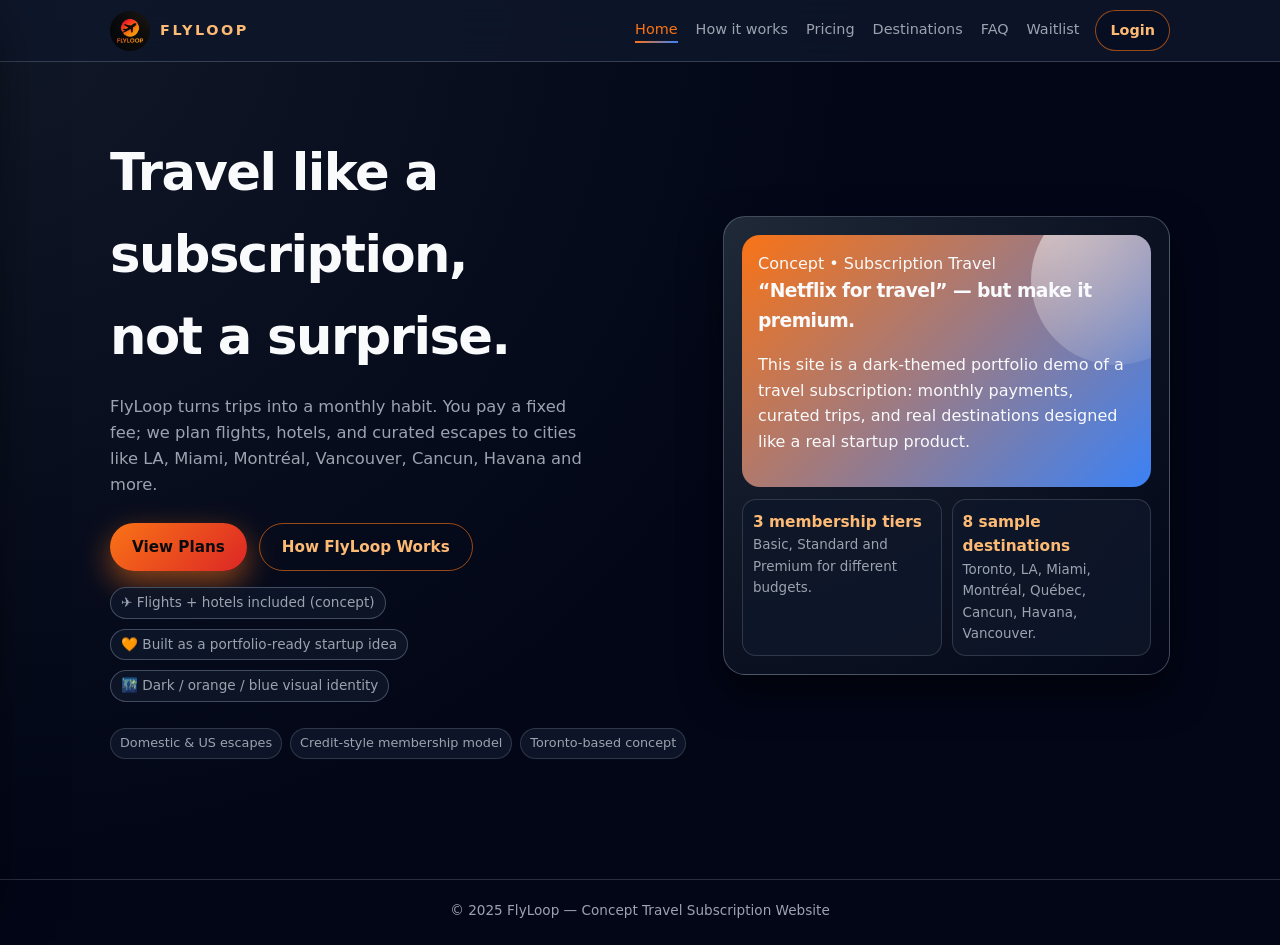
==== index.html @ 5b861192 "Update index.html" ====
<!DOCTYPE html>
<html lang="en">
<head>
  <meta charset="UTF-8" />
  <title>FlyLoop – Travel Subscription Service</title>
  <meta name="viewport" content="width=device-width, initial-scale=1" />
  <meta
    name="description"
    content="FlyLoop is a concept travel subscription service: pay a fixed monthly fee and unlock curated trips to destinations like LA, Miami, Montréal, Vancouver, Cancun and more."
  />

  <style>
    html { scroll-behavior: smooth; }

    :root {
      --bg: #050505;
      --surface: #111111;
      --surface-alt: #18181B;
      --primary: #F97316;
      --primary-soft: #FDBA74;
      --accent-blue: #3B82F6;
      --accent-red: #DC2626;
      --text: #F9FAFB;
      --muted: #9CA3AF;
      --border-subtle: rgba(148, 163, 184, 0.35);
      --radius-lg: 18px;
      --shadow-soft: 0 18px 40px rgba(0, 0, 0, 0.6);
    }

    * { box-sizing: border-box; }

    body {
      margin: 0;
      font-family: system-ui, -apple-system, BlinkMacSystemFont, "Inter", sans-serif;
      background: radial-gradient(circle at top left, #111827, #020617 55%);
      color: var(--text);
      line-height: 1.6;
    }

    a { text-decoration: none; color: inherit; }

    /* ANIMATIONS */
    @keyframes fadeUp {
      from { opacity: 0; transform: translateY(10px); }
      to   { opacity: 1; transform: translateY(0); }
    }

    @keyframes fadeIn { from { opacity: 0; } to { opacity: 1; } }

    @keyframes floatSoft {
      0%, 100% { transform: translateY(0); }
      50%      { transform: translateY(-4px); }
    }

    @keyframes glowPulse {
      0%, 100% { box-shadow: 0 0 14px rgba(249, 115, 22, 0.5); }
      50%      { box-shadow: 0 0 24px rgba(59, 130, 246, 0.7); }
    }

    /* NAVBAR */
    header {
      position: sticky;
      top: 0;
      z-index: 100;
      background: rgba(15, 23, 42, 0.86);
      backdrop-filter: blur(18px);
      border-bottom: 1px solid rgba(148, 163, 184, 0.3);
      animation: fadeIn 0.5s ease-out both;
    }

    .nav {
      max-width: 1100px;
      margin: auto;
      padding: 10px 20px;
      display: flex;
      align-items: center;
      justify-content: space-between;
      gap: 16px;
    }

    .nav-left {
      display: flex;
      align-items: center;
      gap: 10px;
      min-width: 0;
    }

    .logo-mark {
      width: 40px;
      height: 40px;
      border-radius: 999px;
      overflow: hidden;
      display: flex;
      align-items: center;
      justify-content: center;
      background: #020617;
      animation: glowPulse 3s ease-in-out infinite;
      flex: 0 0 auto;
    }

    .logo-mark img {
      width: 100%;
      height: 100%;
      object-fit: cover;
    }

    .nav-title {
      font-weight: 800;
      letter-spacing: 0.18em;
      font-size: 0.9rem;
      text-transform: uppercase;
      color: var(--primary-soft);
      white-space: nowrap;
      overflow: hidden;
      text-overflow: ellipsis;
    }

    /* Desktop links (top nav) */
   /* Desktop links (top nav) */
.nav-links {
  display: flex;
  align-items: center;
  gap: 18px;
  font-size: 0.9rem;

  margin-left: auto;          /* ✅ pushes tabs to the right */
  justify-content: flex-end;  /* ✅ aligns them to the right */
}


    .nav-links a {
      color: var(--muted);
      font-weight: 500;
      position: relative;
      padding-bottom: 2px;
      white-space: nowrap;
    }

    .nav-links a::after {
      content: "";
      position: absolute;
      left: 0;
      bottom: 0;
      width: 0;
      height: 2px;
      background: linear-gradient(90deg, var(--primary), var(--accent-blue));
      transition: width 0.18s ease-out;
    }

    .nav-links a:hover::after { width: 100%; }
    .nav-links a:hover        { color: var(--primary-soft); }

    .nav-links a.nav-active { color: var(--primary); }
    .nav-links a.nav-active::after { width: 100%; }

    /* Right side: login + (mobile menu button) */
    .nav-right {
      display: flex;
      align-items: center;
      gap: 10px;
      flex: 0 0 auto;
    }

    .login-link {
      color: var(--primary-soft);
      border: 1px solid rgba(249, 115, 22, 0.6);
      background: rgba(2, 6, 23, 0.35);
      padding: 8px 14px;
      border-radius: 999px;
      font-weight: 600;
      font-size: 0.9rem;
    }

    .login-link:hover {
      background: rgba(249, 115, 22, 0.12);
      border-color: rgba(249, 115, 22, 0.8);
    }

    .menu-btn {
      display: none; /* only mobile */
      width: 42px;
      height: 42px;
      border-radius: 999px;
      border: 1px solid rgba(148, 163, 184, 0.35);
      background: rgba(2, 6, 23, 0.35);
      color: var(--text);
      cursor: pointer;
      font-size: 18px;
      line-height: 1;
      align-items: center;
      justify-content: center;
    }

    .menu-btn:hover {
      border-color: rgba(249, 115, 22, 0.7);
      background: rgba(249, 115, 22, 0.08);
    }

    /* SIDEBAR (mobile only) */
    .sidebar-overlay {
      position: fixed;
      inset: 0;
      background: rgba(0, 0, 0, 0.55);
      backdrop-filter: blur(6px);
      opacity: 0;
      pointer-events: none;
      transition: opacity 0.2s ease-out;
      z-index: 200;
    }

    .sidebar {
      position: fixed;
      top: 0;
      left: 0;
      height: 100vh;
      width: min(86vw, 340px);
      background: rgba(2, 6, 23, 0.96);
      border-right: 1px solid rgba(148, 163, 184, 0.25);
      box-shadow: 0 20px 60px rgba(0,0,0,0.7);
      transform: translateX(-105%);
      transition: transform 0.22s ease-out;
      z-index: 210;
      padding: 14px;
      display: flex;
      flex-direction: column;
      gap: 14px;
    }

    .sidebar-header {
      display: flex;
      align-items: center;
      justify-content: space-between;
      gap: 10px;
      padding-bottom: 10px;
      border-bottom: 1px solid rgba(148, 163, 184, 0.2);
    }

    .sidebar-brand {
      display: flex;
      align-items: center;
      gap: 10px;
      min-width: 0;
    }

    .sidebar-title {
      font-weight: 800;
      letter-spacing: 0.14em;
      text-transform: uppercase;
      color: var(--primary-soft);
      font-size: 0.9rem;
      white-space: nowrap;
      overflow: hidden;
      text-overflow: ellipsis;
    }

    .sidebar-close {
      width: 40px;
      height: 40px;
      border-radius: 999px;
      border: 1px solid rgba(148, 163, 184, 0.35);
      background: rgba(2, 6, 23, 0.35);
      color: var(--text);
      cursor: pointer;
      font-size: 18px;
    }

    .sidebar-close:hover {
      border-color: rgba(249, 115, 22, 0.7);
      background: rgba(249, 115, 22, 0.08);
    }

    .sidebar-nav {
      display: grid;
      gap: 10px;
      padding-top: 6px;
    }

    .sidebar-nav a {
      display: flex;
      align-items: center;
      justify-content: space-between;
      gap: 12px;
      padding: 12px 12px;
      border-radius: 14px;
      border: 1px solid rgba(148, 163, 184, 0.22);
      background: rgba(15, 23, 42, 0.35);
      color: var(--text);
      font-weight: 600;
      font-size: 0.95rem;
    }

    .sidebar-nav a:hover {
      border-color: rgba(249, 115, 22, 0.6);
      background: rgba(249, 115, 22, 0.10);
    }

    .sidebar-nav a.active {
      border-color: rgba(249, 115, 22, 0.85);
      background: rgba(249, 115, 22, 0.14);
      color: var(--primary-soft);
    }

    /* open state */
    body.sidebar-open .sidebar-overlay {
      opacity: 1;
      pointer-events: auto;
    }
    body.sidebar-open .sidebar {
      transform: translateX(0);
    }

    /* LAYOUT */
    section {
      padding: 80px 0;
      animation: fadeUp 0.6s ease-out both;
    }

    .container {
      max-width: 1100px;
      margin: auto;
      padding: 0 20px;
    }

    h1, h2, h3 {
      margin: 0 0 10px;
      letter-spacing: -0.03em;
    }

    h1 { font-size: clamp(2.5rem, 4vw, 3.2rem); }
    h2 { font-size: clamp(1.9rem, 3vw, 2.4rem); }

    /* BUTTONS */
    .btn-primary,
    .btn-outline {
      padding: 11px 22px;
      border-radius: 999px;
      font-weight: 600;
      font-size: 0.95rem;
      display: inline-flex;
      align-items: center;
      justify-content: center;
      gap: 6px;
      cursor: pointer;
      transition: 0.2s;
      white-space: nowrap;
      border: none;
    }

    .btn-primary {
      background: linear-gradient(135deg, #F97316, #DC2626);
      color: #0B0B0F;
      box-shadow: 0 12px 30px rgba(248, 113, 22, 0.55);
    }

    .btn-primary:hover {
      transform: translateY(-2px) scale(1.01);
      box-shadow: 0 16px 40px rgba(248, 113, 22, 0.7);
    }

    .btn-outline {
      color: var(--primary-soft);
      border: 1px solid rgba(249, 115, 22, 0.6);
      background: transparent;
    }

    .btn-outline:hover {
      background: rgba(249, 115, 22, 0.1);
    }

    /* HERO */
    #hero { padding-top: 70px; }

    .hero-layout {
      display: grid;
      grid-template-columns: minmax(0, 1.3fr) minmax(0, 1fr);
      gap: 32px;
      align-items: center;
    }

    .hero-sub {
      max-width: 480px;
      color: var(--muted);
      font-size: 1.02rem;
    }

    .hero-actions {
      margin-top: 24px;
      display: flex;
      flex-wrap: wrap;
      gap: 12px;
    }

    .hero-meta {
      margin-top: 16px;
      display: flex;
      flex-wrap: wrap;
      gap: 10px;
      font-size: 0.85rem;
      color: var(--muted);
    }

    .hero-pill {
      padding: 4px 10px;
      border-radius: 999px;
      background: rgba(15, 23, 42, 0.85);
      border: 1px solid rgba(148, 163, 184, 0.4);
    }

    .hero-card {
      background: radial-gradient(circle at top left, #1F2937, #020617);
      border-radius: 22px;
      padding: 18px;
      box-shadow: var(--shadow-soft);
      border: 1px solid rgba(148, 163, 184, 0.4);
      animation: fadeUp 0.7s ease-out 0.1s both, floatSoft 8s ease-in-out infinite;
    }

    .hero-card-top {
      padding: 16px;
      border-radius: 18px;
      background: linear-gradient(135deg, #F97316, #3B82F6);
      position: relative;
      overflow: hidden;
    }

    .hero-card-top::after {
      content: "";
      position: absolute;
      width: 170px;
      height: 170px;
      border-radius: 50%;
      background: radial-gradient(circle at 10% 0%, rgba(248, 250, 252, 0.9), transparent);
      right: -50px;
      top: -40px;
      opacity: 0.7;
    }

    .hero-card-bottom {
      margin-top: 12px;
      display: grid;
      grid-template-columns: repeat(2, 1fr);
      gap: 10px;
      font-size: 0.84rem;
      color: var(--muted);
    }

    .hero-stat {
      padding: 10px;
      border-radius: 14px;
      background: rgba(15, 23, 42, 0.85);
      border: 1px solid rgba(55, 65, 81, 0.8);
    }

    .hero-stat strong {
      display: block;
      color: var(--primary-soft);
      font-size: 0.96rem;
    }

    .pill-row {
      display: flex;
      flex-wrap: wrap;
      gap: 8px;
      margin-top: 26px;
      font-size: 0.8rem;
      color: var(--muted);
    }

    .pill-row span {
      padding: 4px 9px;
      border-radius: 999px;
      background: rgba(15, 23, 42, 0.9);
      border: 1px solid rgba(55, 65, 81, 0.8);
    }

    /* FOOTER */
    footer {
      background: #020617;
      border-top: 1px solid rgba(55, 65, 81, 0.7);
      padding: 20px 0 24px;
      margin-top: 40px;
      font-size: 0.85rem;
      color: var(--muted);
    }

    footer .container { text-align: center; }

    /* RESPONSIVE */
    @media (max-width: 820px) {
      .hero-layout { grid-template-columns: 1fr; }
    }

    /* MOBILE: top bar only logo + login + menu, sidebar for everything else */
    @media (max-width: 720px) {
      .nav { padding: 10px 12px; }

      /* Hide desktop links bar on mobile */
      .nav-links { display: none; }

      /* Show mobile menu button */
      .menu-btn { display: inline-flex; }

      /* Keep brand compact */
      .nav-title { font-size: 0.85rem; letter-spacing: 0.14em; }

      /* Prevent overlay from blocking scroll only when open */
      body.sidebar-open { overflow: hidden; }
    }
  </style>
</head>

<body>

  <!-- Mobile Sidebar -->
  <div class="sidebar-overlay" id="sidebarOverlay" aria-hidden="true"></div>

  <aside class="sidebar" id="sidebar" aria-label="Mobile sidebar navigation">
    <div class="sidebar-header">
      <div class="sidebar-brand">
        <div class="logo-mark" style="animation: none;">
          <img src="logo.png?v=2" alt="FlyLoop logo" />
        </div>
        <div class="sidebar-title">FlyLoop</div>
      </div>
      <button class="sidebar-close" id="sidebarClose" aria-label="Close menu">✕</button>
    </div>

    <nav class="sidebar-nav">
      <a href="index.html" class="active">Home</a>
      <a href="how.html">How it works</a>
      <a href="pricing.html">Pricing</a>
      <a href="destinations.html">Destinations</a>
      <a href="faq.html">FAQ</a>
      <a href="waitlist.html">Waitlist</a>
    </nav>

    <div style="margin-top:auto; padding-top: 10px; border-top: 1px solid rgba(148,163,184,0.2);">
      <a href="login.html" class="login-link" style="display:inline-flex; width:100%; justify-content:center;">
        Login
      </a>
    </div>
  </aside>

  <header>
    <div class="nav">
      <div class="nav-left">
        <!-- Mobile menu button (only shows on small screens) -->
        <button class="menu-btn" id="menuBtn" aria-label="Open menu" aria-controls="sidebar" aria-expanded="false">☰</button>

        <div class="logo-mark">
          <img src="logo.png?v=2" alt="FlyLoop logo" />
        </div>
        <div class="nav-title">FLYLOOP</div>
      </div>

      <!-- Desktop top nav (optional). Hidden on mobile automatically -->
      <nav class="nav-links" aria-label="Main navigation">
        <a href="index.html" class="nav-active">Home</a>
        <a href="how.html">How it works</a>
        <a href="pricing.html">Pricing</a>
        <a href="destinations.html">Destinations</a>
        <a href="faq.html">FAQ</a>
        <a href="waitlist.html">Waitlist</a>
      </nav>

      <div class="nav-right">
        <a class="login-link" href="login.html">Login</a>
      </div>
    </div>
  </header>

  <section id="hero">
    <div class="container hero-layout">
      <div>
        <h1>Travel like a subscription,<br>not a surprise.</h1>

        <p class="hero-sub">
          FlyLoop turns trips into a monthly habit. You pay a fixed fee; we plan
          flights, hotels, and curated escapes to cities like LA, Miami, Montréal,
          Vancouver, Cancun, Havana and more.
        </p>

        <div class="hero-actions">
          <a href="pricing.html" class="btn-primary">View Plans</a>
          <a href="how.html" class="btn-outline">How FlyLoop Works</a>
        </div>

        <div class="hero-meta">
          <span class="hero-pill">✈️ Flights + hotels included (concept)</span>
          <span class="hero-pill">🧡 Built as a portfolio-ready startup idea</span>
          <span class="hero-pill">🌃 Dark / orange / blue visual identity</span>
        </div>

        <div class="pill-row">
          <span>Domestic & US escapes</span>
          <span>Credit-style membership model</span>
          <span>Toronto-based concept</span>
        </div>
      </div>

      <div>
        <div class="hero-card">
          <div class="hero-card-top">
            <div class="hero-badge">Concept • Subscription Travel</div>
            <h3>“Netflix for travel” — but make it premium.</h3>
            <p>
              This site is a dark-themed portfolio demo of a travel subscription:
              monthly payments, curated trips, and real destinations designed
              like a real startup product.
            </p>
          </div>

          <div class="hero-card-bottom">
            <div class="hero-stat">
              <strong>3 membership tiers</strong>
              Basic, Standard and Premium for different budgets.
            </div>
            <div class="hero-stat">
              <strong>8 sample destinations</strong>
              Toronto, LA, Miami, Montréal, Québec, Cancun, Havana, Vancouver.
            </div>
          </div>
        </div>
      </div>
    </div>
  </section>

  <footer>
    <div class="container">
      © 2025 FlyLoop — Concept Travel Subscription Website
    </div>
  </footer>

  <script>
    (function () {
      const body = document.body;
      const menuBtn = document.getElementById("menuBtn");
      const sidebar = document.getElementById("sidebar");
      const overlay = document.getElementById("sidebarOverlay");
      const closeBtn = document.getElementById("sidebarClose");

      function openSidebar() {
        body.classList.add("sidebar-open");
        menuBtn?.setAttribute("aria-expanded", "true");
        overlay?.setAttribute("aria-hidden", "false");
      }

      function closeSidebar() {
        body.classList.remove("sidebar-open");
        menuBtn?.setAttribute("aria-expanded", "false");
        overlay?.setAttribute("aria-hidden", "true");
      }

      menuBtn?.addEventListener("click", openSidebar);
      closeBtn?.addEventListener("click", closeSidebar);
      overlay?.addEventListener("click", closeSidebar);

      // Close on Escape
      document.addEventListener("keydown", (e) => {
        if (e.key === "Escape") closeSidebar();
      });

      // Close after tapping a link (mobile UX)
      sidebar?.addEventListener("click", (e) => {
        const target = e.target;
        if (target && target.tagName === "A") closeSidebar();
      });
    })();
  </script>

</body>
</html>
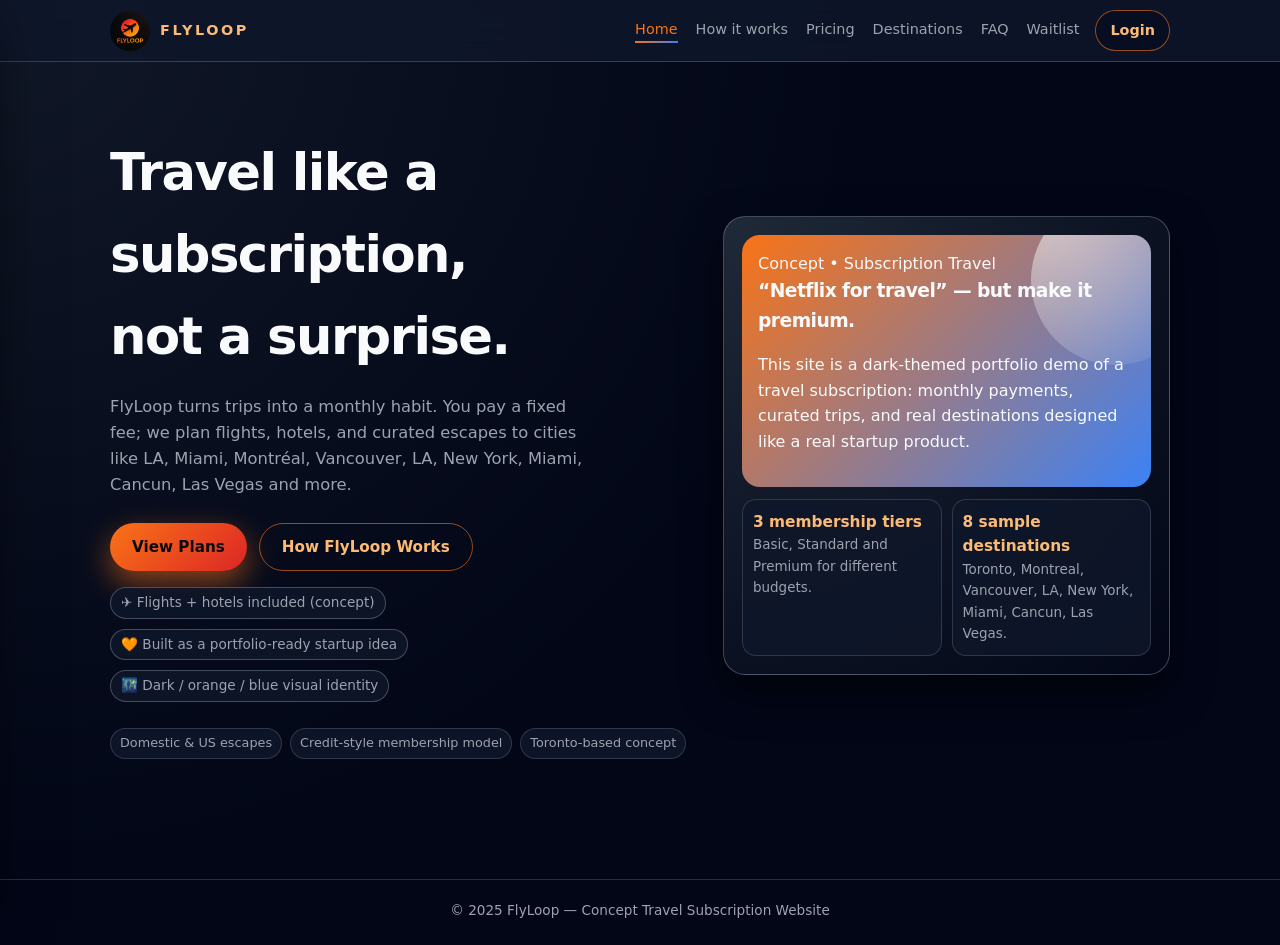
==== commit a7336fe5: "Update FlyLoop destinations" ====
--- a/index.html
+++ b/index.html
@@ -577,7 +577,7 @@
         <p class="hero-sub">
           FlyLoop turns trips into a monthly habit. You pay a fixed fee; we plan
           flights, hotels, and curated escapes to cities like LA, Miami, Montréal,
-          Vancouver, Cancun, Havana and more.
+          Vancouver, LA, New York, Miami, Cancun, Las Vegas and more.
         </p>
 
         <div class="hero-actions">
@@ -617,7 +617,7 @@
             </div>
             <div class="hero-stat">
               <strong>8 sample destinations</strong>
-              Toronto, LA, Miami, Montréal, Québec, Cancun, Havana, Vancouver.
+              Toronto, Montreal, Vancouver, LA, New York, Miami, Cancun, Las Vegas.
             </div>
           </div>
         </div>
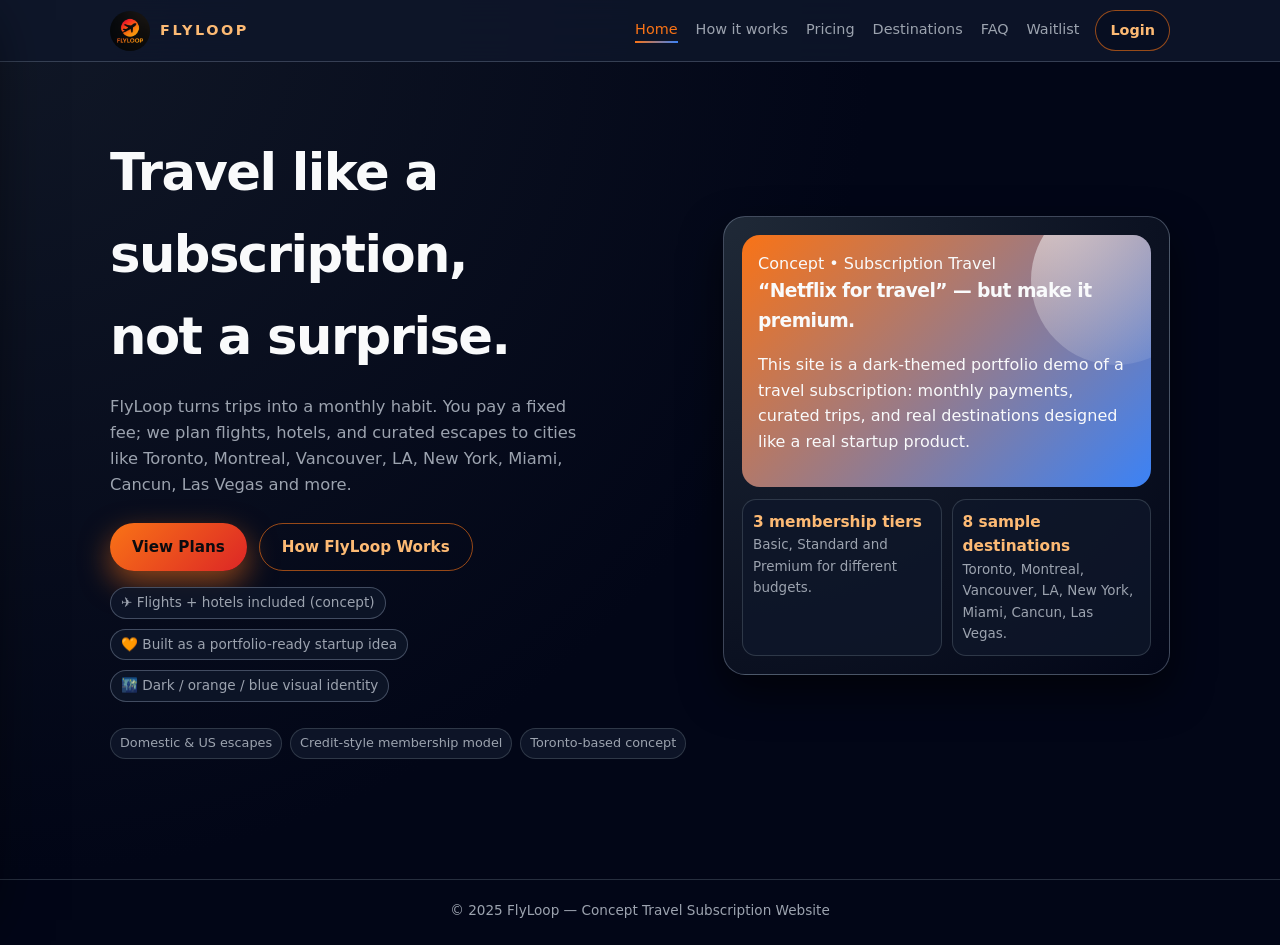
==== commit 11526ee9: "Fix homepage destination copy" ====
--- a/index.html
+++ b/index.html
@@ -6,7 +6,7 @@
   <meta name="viewport" content="width=device-width, initial-scale=1" />
   <meta
     name="description"
-    content="FlyLoop is a concept travel subscription service: pay a fixed monthly fee and unlock curated trips to destinations like LA, Miami, Montréal, Vancouver, Cancun and more."
+    content="FlyLoop is a concept travel subscription service: pay a fixed monthly fee and unlock curated trips to destinations like Toronto, Montreal, Vancouver, LA, New York, Miami, Cancun, Las Vegas and more."
   />
 
   <style>
@@ -576,7 +576,7 @@
 
         <p class="hero-sub">
           FlyLoop turns trips into a monthly habit. You pay a fixed fee; we plan
-          flights, hotels, and curated escapes to cities like LA, Miami, Montréal,
+          flights, hotels, and curated escapes to cities like Toronto, Montreal,
           Vancouver, LA, New York, Miami, Cancun, Las Vegas and more.
         </p>
 
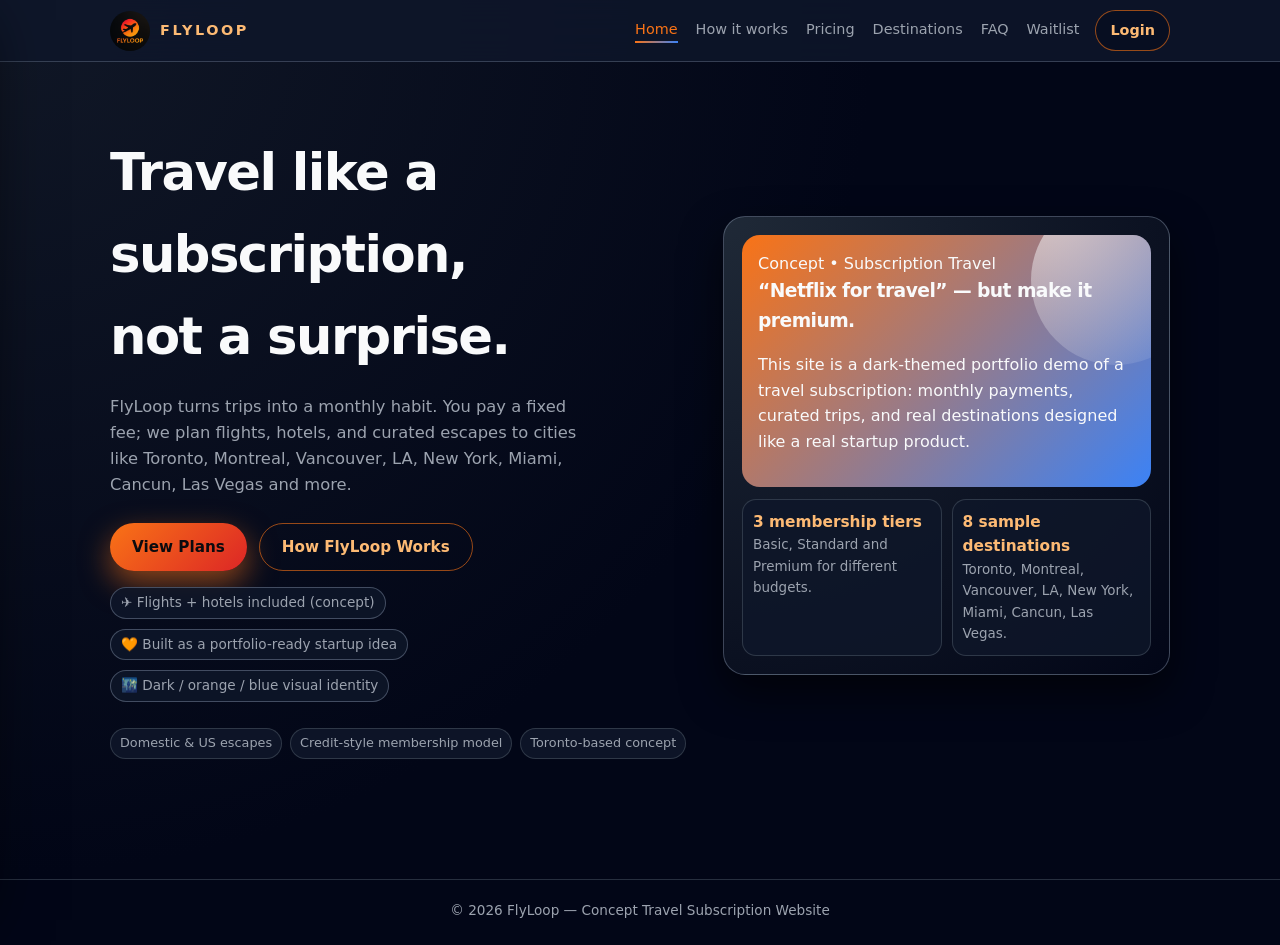
==== commit b7078129: "Update footer year and clean destinations footer" ====
--- a/index.html
+++ b/index.html
@@ -627,7 +627,7 @@
 
   <footer>
     <div class="container">
-      © 2025 FlyLoop — Concept Travel Subscription Website
+      © 2026 FlyLoop — Concept Travel Subscription Website
     </div>
   </footer>
 
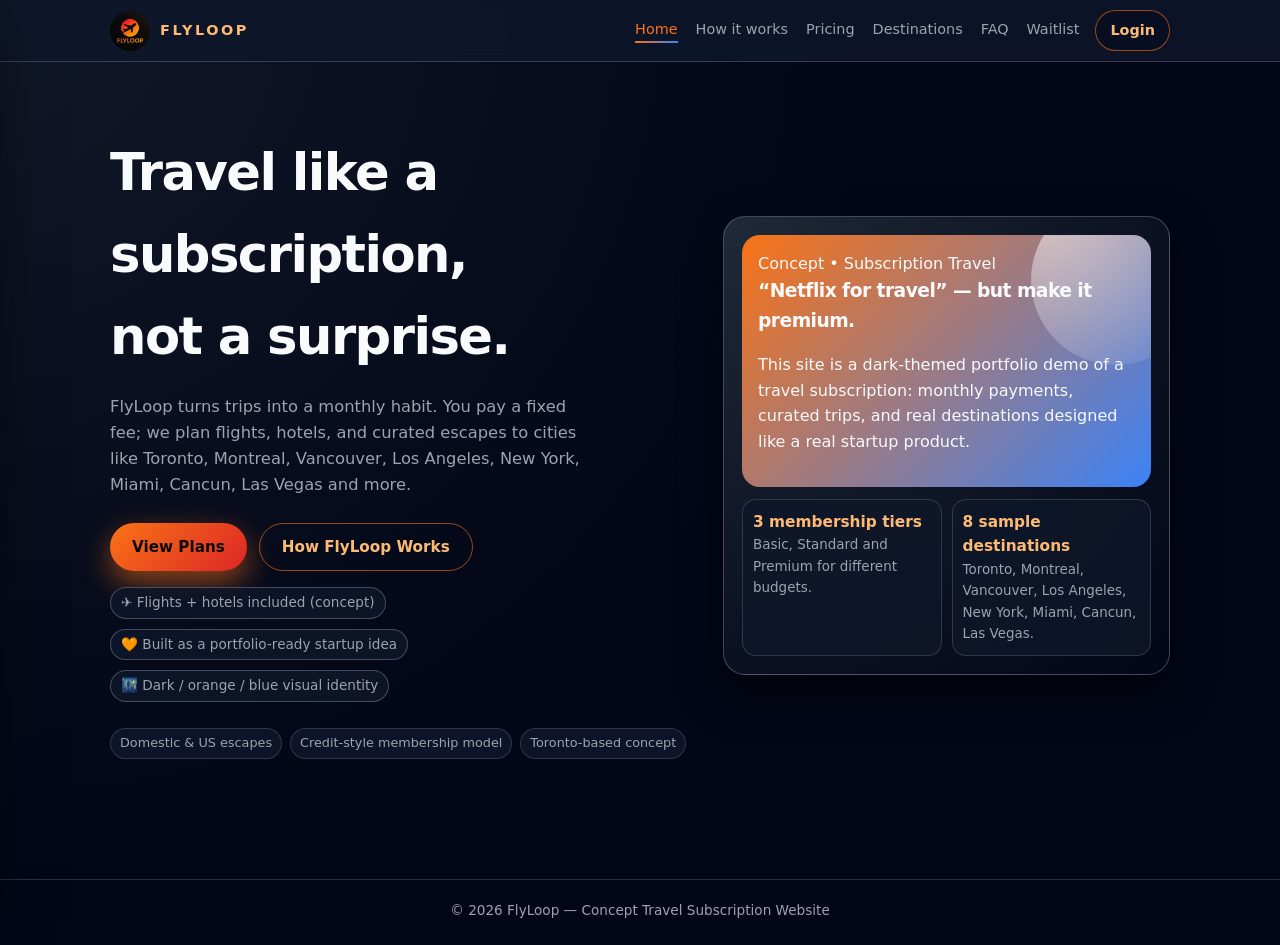
==== commit 26b52d47: "Align destination cards and expand Los Angeles name" ====
--- a/index.html
+++ b/index.html
@@ -6,7 +6,7 @@
   <meta name="viewport" content="width=device-width, initial-scale=1" />
   <meta
     name="description"
-    content="FlyLoop is a concept travel subscription service: pay a fixed monthly fee and unlock curated trips to destinations like Toronto, Montreal, Vancouver, LA, New York, Miami, Cancun, Las Vegas and more."
+    content="FlyLoop is a concept travel subscription service: pay a fixed monthly fee and unlock curated trips to destinations like Toronto, Montreal, Vancouver, Los Angeles, New York, Miami, Cancun, Las Vegas and more."
   />
 
   <style>
@@ -577,7 +577,7 @@
         <p class="hero-sub">
           FlyLoop turns trips into a monthly habit. You pay a fixed fee; we plan
           flights, hotels, and curated escapes to cities like Toronto, Montreal,
-          Vancouver, LA, New York, Miami, Cancun, Las Vegas and more.
+          Vancouver, Los Angeles, New York, Miami, Cancun, Las Vegas and more.
         </p>
 
         <div class="hero-actions">
@@ -617,7 +617,7 @@
             </div>
             <div class="hero-stat">
               <strong>8 sample destinations</strong>
-              Toronto, Montreal, Vancouver, LA, New York, Miami, Cancun, Las Vegas.
+              Toronto, Montreal, Vancouver, Los Angeles, New York, Miami, Cancun, Las Vegas.
             </div>
           </div>
         </div>
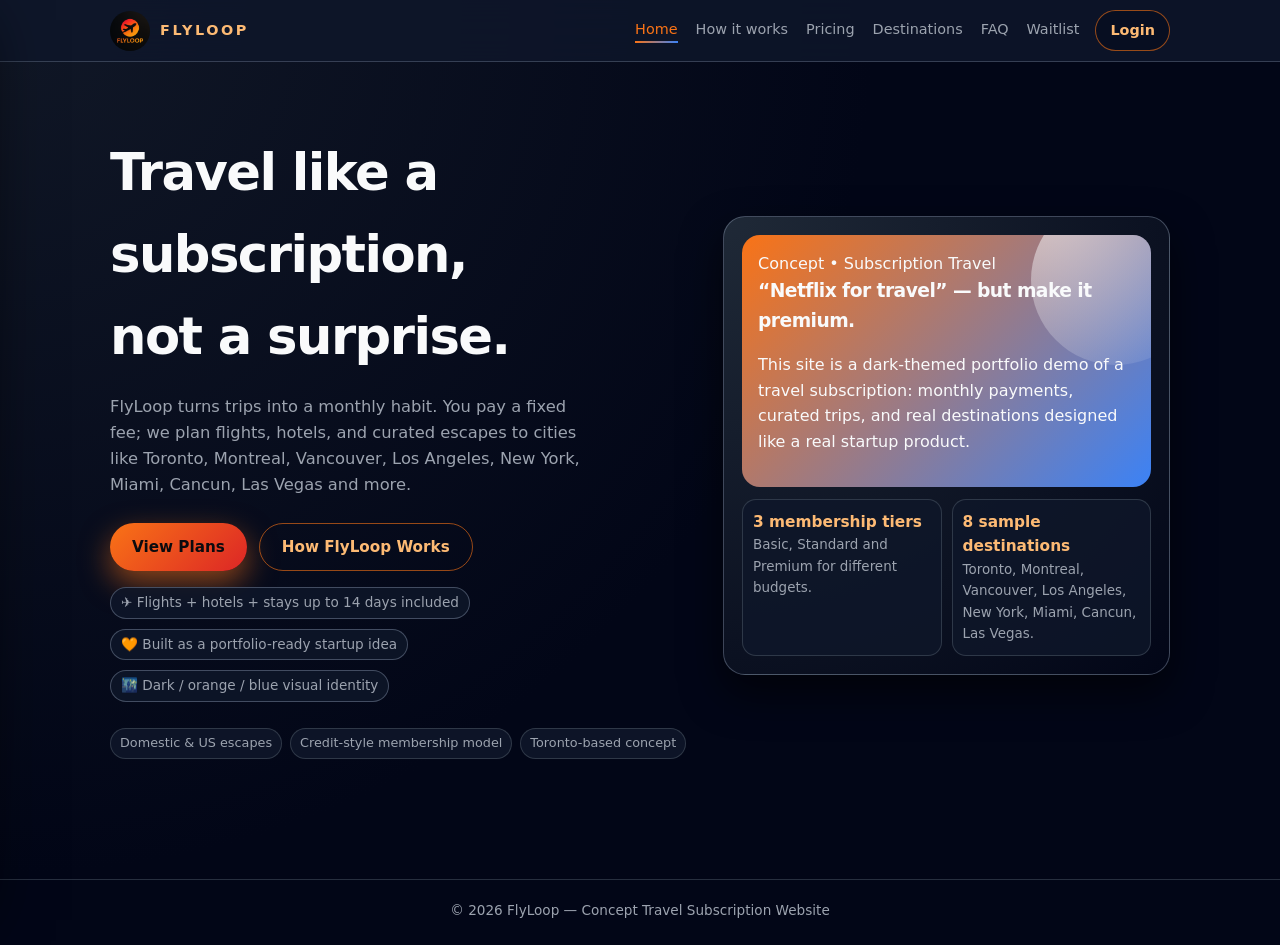
==== commit ab39c5d8: "Add 14-day stays to all memberships" ====
--- a/index.html
+++ b/index.html
@@ -85,6 +85,14 @@
       min-width: 0;
     }
 
+    .brand-home {
+      display: flex;
+      align-items: center;
+      gap: 10px;
+      min-width: 0;
+      color: inherit;
+    }
+
     .logo-mark {
       width: 40px;
       height: 40px;
@@ -516,12 +524,7 @@
 
   <aside class="sidebar" id="sidebar" aria-label="Mobile sidebar navigation">
     <div class="sidebar-header">
-      <div class="sidebar-brand">
-        <div class="logo-mark" style="animation: none;">
-          <img src="logo.png?v=2" alt="FlyLoop logo" />
-        </div>
-        <div class="sidebar-title">FlyLoop</div>
-      </div>
+      <a href="index.html" class="sidebar-brand" aria-label="FlyLoop home"><div class="logo-mark" style="animation:none;"><img src="logo.png?v=2" alt="FlyLoop logo" /></div><div class="sidebar-title">FlyLoop</div></a>
       <button class="sidebar-close" id="sidebarClose" aria-label="Close menu">✕</button>
     </div>
 
@@ -547,10 +550,7 @@
         <!-- Mobile menu button (only shows on small screens) -->
         <button class="menu-btn" id="menuBtn" aria-label="Open menu" aria-controls="sidebar" aria-expanded="false">☰</button>
 
-        <div class="logo-mark">
-          <img src="logo.png?v=2" alt="FlyLoop logo" />
-        </div>
-        <div class="nav-title">FLYLOOP</div>
+        <a href="index.html" class="brand-home" aria-label="FlyLoop home"><div class="logo-mark"><img src="logo.png?v=2" alt="FlyLoop logo" /></div><div class="nav-title">FLYLOOP</div></a>
       </div>
 
       <!-- Desktop top nav (optional). Hidden on mobile automatically -->
@@ -586,7 +586,7 @@
         </div>
 
         <div class="hero-meta">
-          <span class="hero-pill">✈️ Flights + hotels included (concept)</span>
+          <span class="hero-pill">✈️ Flights + hotels + stays up to 14 days included</span>
           <span class="hero-pill">🧡 Built as a portfolio-ready startup idea</span>
           <span class="hero-pill">🌃 Dark / orange / blue visual identity</span>
         </div>
